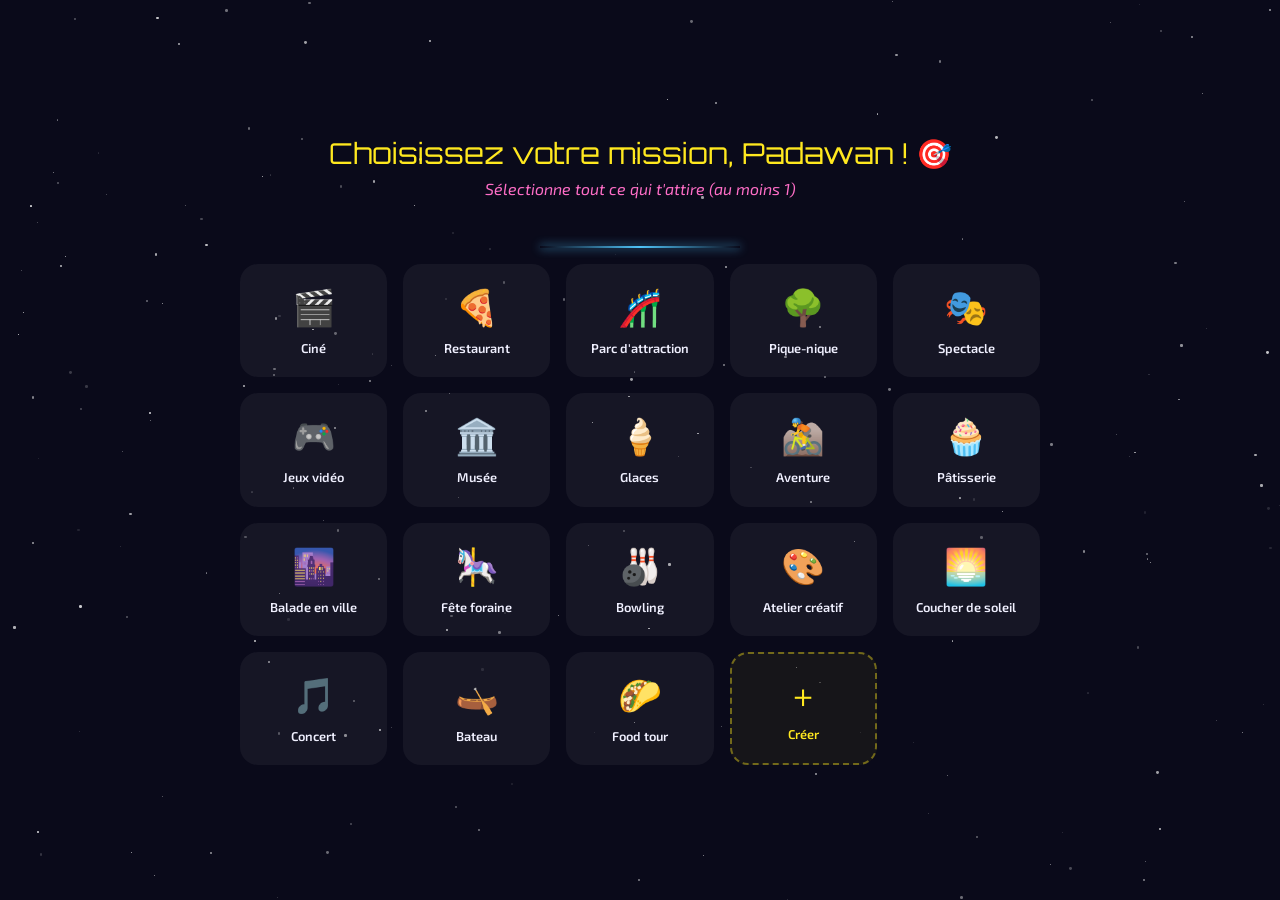
==== activities.html @ 0919c5eb "Add files via upload" ====
<!DOCTYPE html>
<html lang="fr">
<head>
  <meta charset="UTF-8">
  <meta name="viewport" content="width=device-width, initial-scale=1.0">
  <title>Choisir la Mission 🎯</title>
  <link href="https://fonts.googleapis.com/css2?family=Orbitron:wght@400;700;900&family=Exo+2:wght@300;400;600&display=swap" rel="stylesheet">
  <link rel="stylesheet" href="style.css">
</head>
<body>

<div id="stars-container"></div>
<div class="hyperspace-overlay" id="hyperspace"></div>

<div class="page active" id="page-activities" style="overflow-y:auto;">
  <div class="activities-title">Choisissez votre mission, Padawan ! 🎯</div>
  <div class="activities-sub">Sélectionne tout ce qui t'attire (au moins 1)</div>
  <div class="saber-divider"></div>
  <div class="pinterest-grid" id="activities-grid"></div>

  <div class="add-form-inline" id="add-form">
    <div>
      <label>EMOJI</label>
      <input type="text" id="new-emoji" placeholder="🚀" maxlength="2">
    </div>
    <div>
      <label>NOM DE L'ACTIVITÉ</label>
      <input type="text" id="new-label" placeholder="Karaoké">
    </div>
    <button class="continue-btn visible" onclick="addCustomActivity()" style="margin-top:0; padding:0.7rem 1.5rem;">
      Ajouter ✨
    </button>
  </div>

  <button class="continue-btn" id="continue-activities" onclick="confirmActivities()">
    Confirmer la mission →
  </button>
</div>

<script src="script.js"></script>
<script>
  // Charge les activités sauvegardées si retour en arrière
  let selectedActivities = JSON.parse(localStorage.getItem('sw_activities') || '[]');

  const activities = [
    { emoji: '🎬', label: 'Ciné' },
    { emoji: '🍕', label: 'Restaurant' },
    { emoji: '🎢', label: "Parc d'attraction" },
    { emoji: '🌳', label: 'Pique-nique' },
    { emoji: '🎭', label: 'Spectacle' },
    { emoji: '🎮', label: 'Jeux vidéo' },
    { emoji: '🏛️', label: 'Musée' },
    { emoji: '🍦', label: 'Glaces' },
    { emoji: '🚵', label: 'Aventure' },
    { emoji: '🧁', label: 'Pâtisserie' },
    { emoji: '🌆', label: 'Balade en ville' },
    { emoji: '🎠', label: 'Fête foraine' },
    { emoji: '🎳', label: 'Bowling' },
    { emoji: '🎨', label: 'Atelier créatif' },
    { emoji: '🌅', label: 'Coucher de soleil' },
    { emoji: '🎵', label: 'Concert' },
    { emoji: '🛶', label: 'Bateau' },
    { emoji: '🌮', label: 'Food tour' },
  ];

  // Charge aussi les activités custom sauvegardées
  const customActivities = JSON.parse(localStorage.getItem('sw_custom_activities') || '[]');
  customActivities.forEach(a => activities.push(a));

  function renderActivityCards() {
    const grid = document.getElementById('activities-grid');
    const existing = document.getElementById('add-card');
    if (existing) existing.remove();

    activities.forEach(act => {
      if (document.querySelector(`[data-label="${act.label}"]`)) return;
      const card = document.createElement('div');
      card.className = 'activity-card';
      card.dataset.label = act.label;
      card.innerHTML = `
        <span class="activity-emoji">${act.emoji}</span>
        <span class="activity-label">${act.label}</span>
      `;
      // Restaure la sélection
      if (selectedActivities.includes(act.label)) card.classList.add('selected');
      card.addEventListener('click', () => toggleActivity(act.label, card));
      grid.appendChild(card);
    });

    // Carte "+"
    const addCard = document.createElement('div');
    addCard.className = 'activity-add-card';
    addCard.id = 'add-card';
    addCard.innerHTML = `
      <span style="font-size:2rem; color:var(--gold);">＋</span>
      <span style="font-size:0.8rem; color:var(--gold); font-weight:600;">Créer</span>
    `;
    addCard.addEventListener('click', () => {
      const form = document.getElementById('add-form');
      form.classList.toggle('visible');
      if (form.classList.contains('visible')) document.getElementById('new-emoji').focus();
    });
    grid.appendChild(addCard);

    updateContinueBtn();
  }

  function toggleActivity(label, card) {
    const idx = selectedActivities.indexOf(label);
    if (idx === -1) {
      selectedActivities.push(label);
      card.classList.add('selected');
      spawnParticle();
    } else {
      selectedActivities.splice(idx, 1);
      card.classList.remove('selected');
    }
    updateContinueBtn();
  }

  function updateContinueBtn() {
    const btn = document.getElementById('continue-activities');
    btn.classList.toggle('visible', selectedActivities.length > 0);
  }

  function addCustomActivity() {
    const emoji = document.getElementById('new-emoji').value.trim() || '⭐';
    const label = document.getElementById('new-label').value.trim();
    if (!label) { alert('Donne un nom à ton activité, Padawan ! 🌌'); return; }

    const newAct = { emoji, label };
    activities.push(newAct);

    // Sauvegarde les custom activities
    const saved = JSON.parse(localStorage.getItem('sw_custom_activities') || '[]');
    saved.push(newAct);
    localStorage.setItem('sw_custom_activities', JSON.stringify(saved));

    document.getElementById('new-emoji').value = '';
    document.getElementById('new-label').value = '';
    document.getElementById('add-form').classList.remove('visible');

    renderActivityCards();

    const newCard = document.querySelector(`[data-label="${label}"]`);
    if (newCard) {
      toggleActivity(label, newCard);
      newCard.scrollIntoView({ behavior: 'smooth', block: 'center' });
    }
    spawnParticle();
  }

  function confirmActivities() {
    // Sauvegarde dans localStorage avant de changer de page
    localStorage.setItem('sw_activities', JSON.stringify(selectedActivities));
    navigateTo('date.html');
  }

  // Init
  renderActivityCards();
</script>
</body>
</html>
---- style.css ----
/* ============================================================
   VARIABLES & RESET
   ============================================================ */
:root {
  --gold:          #FFE81F;
  --saber-blue:    #4FC3F7;
  --saber-pink:    #FF6EC7;
  --saber-green:   #69F0AE;
  --deep-space:    #0A0A1A;
  --nebula-purple: #1A0A3A;
  --star-white:    #F0F0FF;
  --accent-red:    #FF4444;
}

* { margin: 0; padding: 0; box-sizing: border-box; }

body {
  font-family: 'Exo 2', sans-serif;
  background: var(--deep-space);
  color: var(--star-white);
  overflow-x: hidden;
  min-height: 100vh;
}

/* ============================================================
   STARFIELD
   ============================================================ */
#stars-container {
  position: fixed;
  inset: 0;
  pointer-events: none;
  z-index: 0;
}

.star {
  position: absolute;
  border-radius: 50%;
  background: white;
  animation: twinkle var(--d) ease-in-out infinite alternate;
}

@keyframes twinkle {
  from { opacity: 0.1; transform: scale(1); }
  to   { opacity: 1;   transform: scale(1.3); }
}

/* ============================================================
   PAGES & TRANSITIONS
   ============================================================ */
.page {
  position: fixed;
  inset: 0;
  display: flex;
  flex-direction: column;
  align-items: center;
  justify-content: center;
  padding: 2rem;
  z-index: 10;
  opacity: 0;
  pointer-events: none;
  transition: opacity 0.6s ease;
}

.page.active {
  opacity: 1;
  pointer-events: all;
}

.hyperspace-overlay {
  position: fixed;
  inset: 0;
  background: var(--deep-space);
  z-index: 100;
  pointer-events: none;
  opacity: 0;
}

.hyperspace-overlay.flash {
  animation: hyperspace 0.8s ease forwards;
}

@keyframes hyperspace {
  0%   { opacity: 0; }
  30%  { opacity: 1; background: white; }
  60%  { opacity: 1; background: var(--deep-space); }
  100% { opacity: 0; }
}

/* ============================================================
   BOUTONS NAVIGATION
   ============================================================ */
.next-btn {
  position: fixed;
  bottom: 2rem;
  left: 2rem;
  background: linear-gradient(135deg, var(--gold), #E6A800);
  color: #000;
  padding: 0.8rem 1.8rem;
  border-radius: 20px;
  border: none;
  cursor: pointer;
  font-family: 'Orbitron', sans-serif;
  font-size: 0.85rem;
  font-weight: 700;
  letter-spacing: 2px;
  opacity: 0;
  pointer-events: none;
  transition: all 0.5s ease;
  box-shadow: 0 0 20px rgba(255,232,31,0.5);
  z-index: 200;
}

.next-btn.visible {
  opacity: 1;
  pointer-events: all;
}

.next-btn:hover {
  transform: scale(1.05);
  box-shadow: 0 0 35px rgba(255,232,31,0.8);
}

.skip-btn {
  position: fixed;
  bottom: 2rem;
  right: 2rem;
  background: rgba(255,232,31,0.15);
  border: 1px solid var(--gold);
  color: var(--gold);
  padding: 0.5rem 1.2rem;
  border-radius: 20px;
  cursor: pointer;
  font-family: 'Orbitron', sans-serif;
  font-size: 0.75rem;
  letter-spacing: 2px;
  transition: all 0.3s;
  z-index: 200;
}

.skip-btn:hover { background: rgba(255,232,31,0.3); }

/* ============================================================
   LOGO & ÉLÉMENTS COMMUNS
   ============================================================ */
.star-wars-logo {
  font-family: 'Orbitron', sans-serif;
  font-size: clamp(1.5rem, 5vw, 3.5rem);
  font-weight: 900;
  color: var(--gold);
  text-align: center;
  letter-spacing: 6px;
  text-shadow: 0 0 30px rgba(255,232,31,0.5);
  margin-bottom: 3rem;
}

.saber-divider {
  width: 200px;
  height: 2px;
  background: linear-gradient(90deg, transparent, var(--saber-blue), transparent);
  margin: 1rem auto;
  box-shadow: 0 0 10px var(--saber-blue);
}

.saber-top {
  width: 3px;
  height: 0;
  background: linear-gradient(to bottom, var(--saber-blue), var(--saber-pink));
  box-shadow: 0 0 10px var(--saber-blue);
  border-radius: 3px;
  margin: 0 auto 1.5rem;
  animation: saberGrow 1s ease forwards;
}

@keyframes saberGrow {
  to { height: 60px; }
}

/* ============================================================
   PAGE SPLASH
   ============================================================ */
.launch-btn {
  padding: 1.2rem 3rem;
  background: linear-gradient(135deg, #FFE81F, #E6A800);
  color: #000;
  border: none;
  border-radius: 50px;
  font-family: 'Orbitron', sans-serif;
  font-size: 1.1rem;
  font-weight: 900;
  letter-spacing: 3px;
  cursor: pointer;
  box-shadow: 0 0 40px rgba(255,232,31,0.6);
  animation: bigYesPulse 1.5s ease-in-out infinite alternate;
}

.sound-hint {
  color: #555;
  font-size: 0.75rem;
  margin-top: 1rem;
  font-family: 'Orbitron', sans-serif;
  letter-spacing: 2px;
}

/* ============================================================
   PAGE INTRO — CRAWL
   ============================================================ */
#page-intro {
  background: radial-gradient(ellipse at center, #0D0D2E 0%, #000005 100%);
}

.crawl-wrapper {
  perspective: 500px;
  width: 100%;
  max-width: 600px;
  height: 70vh;
  overflow: hidden;
}

.crawl-text {
  transform-origin: bottom center;
  transform: rotateX(25deg);
  animation: crawl 18s linear forwards;
  text-align: center;
  padding: 0 2rem;
}

@keyframes crawl {
  0%   { transform: rotateX(25deg) translateY(100%); }
  100% { transform: rotateX(25deg) translateY(-180%); }
}

.crawl-title {
  font-family: 'Orbitron', sans-serif;
  font-size: 2rem;
  color: var(--gold);
  text-transform: uppercase;
  margin-bottom: 2rem;
  letter-spacing: 4px;
}

.crawl-sub {
  font-family: 'Orbitron', sans-serif;
  font-size: 1.1rem;
  color: var(--gold);
  margin-bottom: 1.5rem;
  opacity: 0.7;
}

.crawl-body {
  font-size: 1.1rem;
  line-height: 2;
  color: #DDD;
}

/* ============================================================
   PAGE YES / NO
   ============================================================ */
#page-yesno { gap: 2rem; }

.yesno-title {
  font-family: 'Orbitron', sans-serif;
  font-size: clamp(1.2rem, 4vw, 2.5rem);
  text-align: center;
  color: var(--gold);
  text-shadow: 0 0 20px rgba(255,232,31,0.4);
  margin-bottom: 1rem;
  line-height: 1.4;
}

.yesno-subtitle {
  font-size: 1.1rem;
  color: var(--saber-blue);
  text-align: center;
  margin-bottom: 2rem;
  font-style: italic;
}

.bb8-container {
  display: flex;
  justify-content: center;
  margin-bottom: 1.5rem;
}

.bb8 {
  width: 80px;
  animation: bb8roll 2s ease-in-out infinite alternate;
}

@keyframes bb8roll {
  from { transform: rotate(-15deg) translateX(-10px); }
  to   { transform: rotate(15deg)  translateX(10px); }
}

.btn-area {
  display: flex;
  gap: 2rem;
  align-items: center;
  justify-content: center;
  flex-wrap: wrap;
  min-height: 80px;
  position: relative;
  width: 100%;
  max-width: 400px;
}

.btn-yes, .btn-no {
  padding: 1rem 2.5rem;
  border-radius: 50px;
  font-family: 'Orbitron', sans-serif;
  font-size: 1.1rem;
  font-weight: 700;
  letter-spacing: 2px;
  border: none;
  cursor: pointer;
  transition: all 0.3s;
  position: relative;
  overflow: hidden;
}

.btn-yes {
  background: linear-gradient(135deg, var(--saber-green), #00BFA5);
  color: #001A10;
  box-shadow: 0 0 25px rgba(105,240,174,0.5), 0 4px 15px rgba(0,0,0,0.3);
  font-size: 1.3rem;
}

.btn-yes:hover {
  transform: scale(1.08);
  box-shadow: 0 0 40px rgba(105,240,174,0.8), 0 6px 20px rgba(0,0,0,0.4);
}

.btn-yes::after {
  content: '';
  position: absolute;
  inset: 0;
  background: linear-gradient(135deg, transparent, rgba(255,255,255,0.2), transparent);
  transform: translateX(-100%);
  transition: transform 0.5s;
}

.btn-yes:hover::after { transform: translateX(100%); }

.btn-no {
  background: linear-gradient(135deg, #333, #444);
  color: #999;
  box-shadow: 0 4px 15px rgba(0,0,0,0.3);
  border: 1px solid #555;
}

#big-yes {
  display: none;
  font-family: 'Orbitron', sans-serif;
  font-size: clamp(3rem, 15vw, 10rem);
  font-weight: 900;
  color: var(--saber-green);
  text-shadow: 0 0 60px rgba(105,240,174,0.8), 0 0 120px rgba(105,240,174,0.4);
  text-align: center;
  animation: bigYesPulse 1s ease-in-out infinite alternate;
}

@keyframes bigYesPulse {
  from { transform: scale(1);    text-shadow: 0 0 60px rgba(105,240,174,0.8); }
  to   { transform: scale(1.05); text-shadow: 0 0 100px rgba(105,240,174,1), 0 0 200px rgba(105,240,174,0.5); }
}

/* ============================================================
   PAGE ACTIVITÉS
   ============================================================ */
#page-activities {
  max-width: 900px;
  margin: auto;
  overflow-y: auto;
  padding: 2rem;
}

.activities-title {
  font-family: 'Orbitron', sans-serif;
  font-size: clamp(1rem, 3vw, 1.8rem);
  color: var(--gold);
  text-align: center;
  margin-bottom: 0.5rem;
}

.activities-sub {
  text-align: center;
  color: var(--saber-pink);
  margin-bottom: 2rem;
  font-style: italic;
}

.pinterest-grid {
  display: grid;
  grid-template-columns: repeat(auto-fill, minmax(140px, 1fr));
  gap: 1rem;
  width: 100%;
  max-width: 800px;
}

.activity-card {
  border-radius: 18px;
  padding: 1.2rem 0.8rem;
  text-align: center;
  cursor: pointer;
  transition: all 0.3s cubic-bezier(0.34, 1.56, 0.64, 1);
  border: 2px solid transparent;
  background: rgba(255,255,255,0.05);
  position: relative;
  overflow: hidden;
  user-select: none;
}

.activity-card:hover { transform: scale(1.05); }

.activity-card.selected {
  border-color: var(--saber-pink);
  background: rgba(255,110,199,0.15);
  transform: scale(1.08);
  box-shadow: 0 0 20px rgba(255,110,199,0.4);
}

.activity-card.selected::after {
  content: '✓';
  position: absolute;
  top: 6px; right: 8px;
  color: var(--saber-pink);
  font-size: 1rem;
  font-weight: 700;
}

.activity-emoji { font-size: 2.2rem; margin-bottom: 0.5rem; display: block; }
.activity-label { font-size: 0.8rem; font-weight: 600; color: var(--star-white); }

/* Carte "+" pour créer une activité */
.activity-add-card {
  border-radius: 18px;
  padding: 1.2rem 0.8rem;
  text-align: center;
  cursor: pointer;
  border: 2px dashed rgba(255,232,31,0.4);
  background: rgba(255,232,31,0.05);
  transition: all 0.3s;
  display: flex;
  flex-direction: column;
  align-items: center;
  justify-content: center;
  gap: 0.4rem;
  min-height: 100px;
}

.activity-add-card:hover {
  border-color: var(--gold);
  background: rgba(255,232,31,0.1);
  transform: scale(1.05);
}

/* Formulaire ajout activité */
.add-form-inline {
  display: none;
  flex-direction: column;
  gap: 1rem;
  background: rgba(255,255,255,0.05);
  border: 1px solid rgba(255,232,31,0.3);
  border-radius: 18px;
  padding: 1.5rem;
  width: 100%;
  max-width: 360px;
  margin-top: 1.5rem;
}

.add-form-inline.visible { display: flex; }

.add-form-inline input {
  padding: 0.7rem 1rem;
  background: rgba(255,255,255,0.08);
  border: 1px solid rgba(255,232,31,0.4);
  border-radius: 12px;
  color: white;
  font-size: 1rem;
  font-family: 'Exo 2', sans-serif;
  width: 100%;
}

.add-form-inline input:focus {
  outline: none;
  border-color: var(--gold);
  box-shadow: 0 0 12px rgba(255,232,31,0.3);
}

.add-form-inline label {
  font-family: 'Orbitron', sans-serif;
  font-size: 0.7rem;
  letter-spacing: 2px;
  color: var(--gold);
  margin-bottom: 0.2rem;
  display: block;
}

.continue-btn {
  margin-top: 2rem;
  padding: 1rem 3rem;
  background: linear-gradient(135deg, var(--saber-pink), #C2185B);
  color: white;
  border: none;
  border-radius: 50px;
  font-family: 'Orbitron', sans-serif;
  font-size: 1rem;
  font-weight: 700;
  letter-spacing: 2px;
  cursor: pointer;
  box-shadow: 0 0 25px rgba(255,110,199,0.4);
  transition: all 0.3s;
  display: none;
}

.continue-btn:hover { transform: scale(1.05); box-shadow: 0 0 40px rgba(255,110,199,0.7); }
.continue-btn.visible { display: block; }

/* ============================================================
   PAGE DATE
   ============================================================ */
#page-date { gap: 1.5rem; }

.date-title {
  font-family: 'Orbitron', sans-serif;
  font-size: clamp(1rem, 3vw, 1.8rem);
  color: var(--gold);
  text-align: center;
  margin-bottom: 0.5rem;
}

.date-sub {
  color: var(--saber-blue);
  text-align: center;
  font-style: italic;
  margin-bottom: 1rem;
}

.date-form {
  background: rgba(255,255,255,0.05);
  border: 1px solid rgba(79,195,247,0.3);
  border-radius: 20px;
  padding: 2rem;
  width: 100%;
  max-width: 420px;
  display: flex;
  flex-direction: column;
  gap: 1.5rem;
  backdrop-filter: blur(10px);
}

.form-group label {
  display: block;
  font-family: 'Orbitron', sans-serif;
  font-size: 0.75rem;
  letter-spacing: 2px;
  color: var(--saber-blue);
  margin-bottom: 0.5rem;
}

.form-group input {
  width: 100%;
  padding: 0.8rem 1rem;
  background: rgba(255,255,255,0.08);
  border: 1px solid rgba(79,195,247,0.4);
  border-radius: 12px;
  color: white;
  font-size: 1rem;
  font-family: 'Exo 2', sans-serif;
  transition: all 0.3s;
  color-scheme: dark;
}

.form-group input:focus {
  outline: none;
  border-color: var(--saber-blue);
  box-shadow: 0 0 15px rgba(79,195,247,0.3);
  background: rgba(79,195,247,0.1);
}

/* ============================================================
   PAGE CONFIRMATION
   ============================================================ */
#page-confirm {
  gap: 1.5rem;
  text-align: center;
}

.confirm-icon {
  font-size: 5rem;
  animation: confirmPop 0.5s cubic-bezier(0.34,1.56,0.64,1);
}

@keyframes confirmPop {
  from { transform: scale(0); }
  to   { transform: scale(1); }
}

.confirm-title {
  font-family: 'Orbitron', sans-serif;
  font-size: clamp(1.2rem, 4vw, 2.2rem);
  color: var(--gold);
}

.confirm-summary {
  background: rgba(255,255,255,0.05);
  border: 1px solid rgba(255,232,31,0.2);
  border-radius: 20px;
  padding: 1.5rem 2rem;
  max-width: 500px;
  line-height: 2;
}

.confirm-detail { color: #BBB; font-size: 0.95rem; }
.confirm-detail strong {
  color: var(--saber-pink);
  font-family: 'Orbitron', sans-serif;
  font-size: 0.85rem;
}

.gcal-btn {
  display: inline-flex;
  align-items: center;
  gap: 0.8rem;
  padding: 0.9rem 2rem;
  background: linear-gradient(135deg, #4285F4, #34A853);
  color: white;
  border-radius: 50px;
  text-decoration: none;
  font-family: 'Orbitron', sans-serif;
  font-size: 0.85rem;
  letter-spacing: 1px;
  font-weight: 700;
  box-shadow: 0 4px 20px rgba(66,133,244,0.4);
  transition: all 0.3s;
}

.gcal-btn:hover { transform: scale(1.05); box-shadow: 0 6px 30px rgba(66,133,244,0.6); }

/* ============================================================
   PARTICULES FLOTTANTES
   ============================================================ */
.particle {
  position: fixed;
  pointer-events: none;
  border-radius: 50%;
  animation: float-up linear forwards;
  z-index: 5;
}

@keyframes float-up {
  0%   { transform: translateY(0) rotate(0deg);   opacity: 1; }
  100% { transform: translateY(-100vh) rotate(720deg); opacity: 0; }
}

/* ============================================================
   SCROLLBAR
   ============================================================ */
::-webkit-scrollbar { width: 6px; }
::-webkit-scrollbar-track { background: transparent; }
::-webkit-scrollbar-thumb { background: var(--saber-blue); border-radius: 3px; }
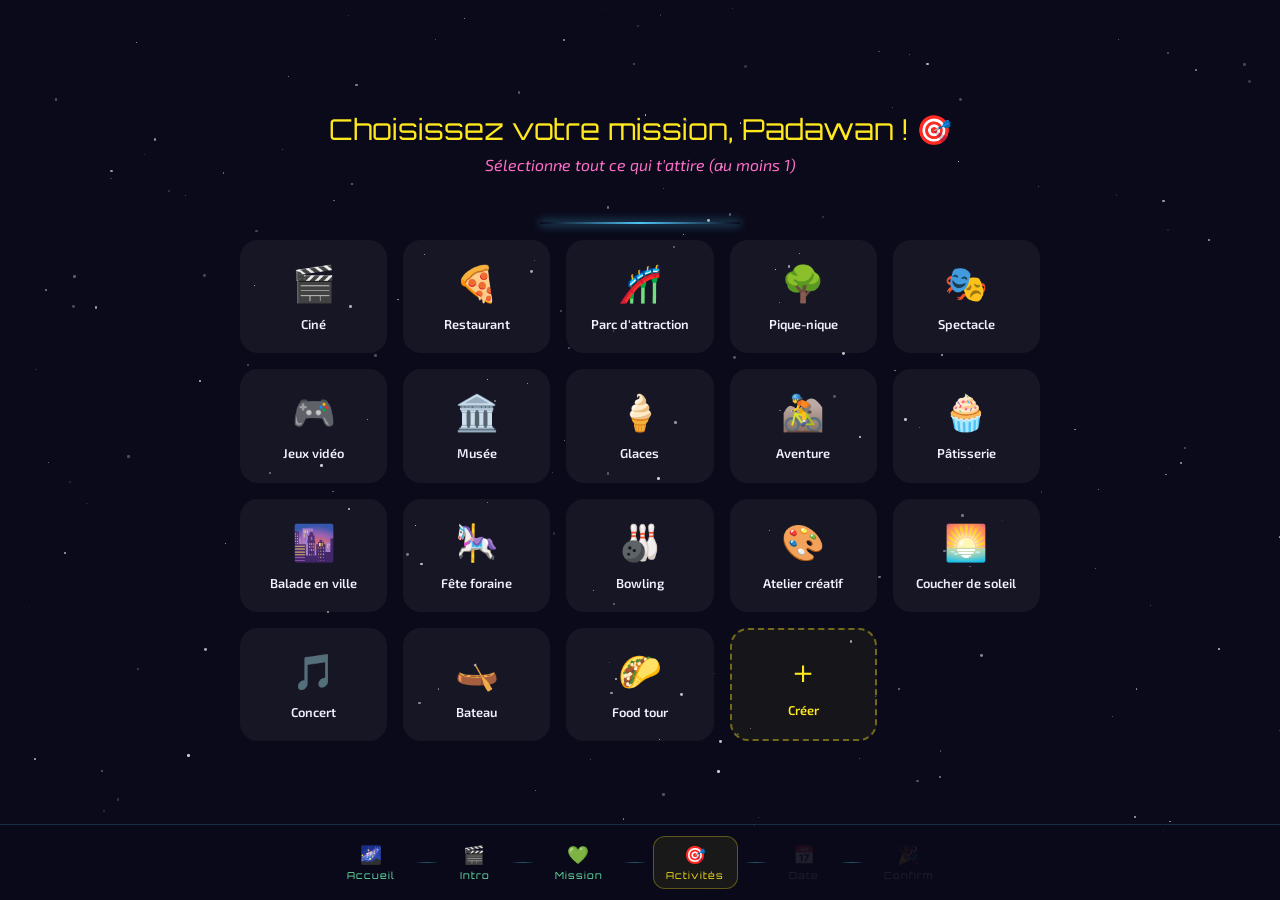
==== commit 28a7d37c: "Update activities.html" ====
--- a/activities.html
+++ b/activities.html
@@ -36,7 +36,19 @@
     Confirmer la mission →
   </button>
 </div>
-
+<nav class="nav-band">
+  <a class="nav-step done" href="index.html"><span class="nav-step-icon">🌌</span>Accueil</a>
+  <div class="nav-separator"></div>
+  <a class="nav-step done" href="intro.html"><span class="nav-step-icon">🎬</span>Intro</a>
+  <div class="nav-separator"></div>
+  <a class="nav-step done" href="yesno.html"><span class="nav-step-icon">💚</span>Mission</a>
+  <div class="nav-separator"></div>
+  <span class="nav-step active"><span class="nav-step-icon">🎯</span>Activités</span>
+  <div class="nav-separator"></div>
+  <span class="nav-step locked"><span class="nav-step-icon">📅</span>Date</span>
+  <div class="nav-separator"></div>
+  <span class="nav-step locked"><span class="nav-step-icon">🎉</span>Confirm</span>
+</nav>
 <script src="script.js"></script>
 <script>
   // Charge les activités sauvegardées si retour en arrière
--- a/style.css
+++ b/style.css
@@ -655,6 +655,211 @@
 /* ============================================================
    SCROLLBAR
    ============================================================ */
-::-webkit-scrollbar { width: 6px; }
-::-webkit-scrollbar-track { background: transparent; }
-::-webkit-scrollbar-thumb { background: var(--saber-blue); border-radius: 3px; }
+/* Après */
+::-webkit-scrollbar { width: 8px; }
+::-webkit-scrollbar-track { background: rgba(255,255,255,0.03); border-radius: 4px; }
+::-webkit-scrollbar-thumb {
+  background: linear-gradient(to bottom, var(--saber-blue), var(--saber-pink));
+  border-radius: 4px;
+  box-shadow: 0 0 6px var(--saber-blue);
+}
+::-webkit-scrollbar-thumb:hover { background: var(--gold); }
+
+/* ============================================================
+   CALENDRIER
+   ============================================================ */
+.calendar-header {
+  display: flex;
+  align-items: center;
+  justify-content: space-between;
+  margin-bottom: 1rem;
+}
+
+.cal-month-label {
+  font-family: 'Orbitron', sans-serif;
+  font-size: 0.9rem;
+  color: var(--gold);
+  letter-spacing: 2px;
+  text-transform: uppercase;
+}
+
+.cal-nav {
+  background: rgba(255,232,31,0.1);
+  border: 1px solid var(--gold);
+  color: var(--gold);
+  width: 32px;
+  height: 32px;
+  border-radius: 50%;
+  cursor: pointer;
+  font-size: 1.2rem;
+  line-height: 1;
+  transition: all 0.2s;
+}
+.cal-nav:hover { background: rgba(255,232,31,0.3); }
+
+.calendar-grid {
+  display: grid;
+  grid-template-columns: repeat(7, 1fr);
+  gap: 4px;
+  width: 100%;
+}
+
+.cal-day-name {
+  text-align: center;
+  font-family: 'Orbitron', sans-serif;
+  font-size: 0.7rem;
+  color: var(--saber-blue);
+  padding: 6px 0;
+  letter-spacing: 1px;
+}
+
+.cal-day {
+  aspect-ratio: 1;
+  display: flex;
+  align-items: center;
+  justify-content: center;
+  border-radius: 50%;
+  font-size: 1rem;
+  cursor: pointer;
+  transition: all 0.2s;
+  border: 1px solid transparent;
+  font-family: 'Exo 2', sans-serif;
+  min-width: 36px;
+  min-height: 36px;
+}
+
+.cal-day:hover:not(.disabled):not(.empty):not(.past) {
+  background: rgba(79,195,247,0.2);
+  border-color: var(--saber-blue);
+}
+
+.cal-day.today {
+  border-color: var(--gold);
+  color: var(--gold);
+}
+
+.cal-day.selected {
+  background: var(--saber-pink);
+  color: #fff;
+  border-color: var(--saber-pink);
+  box-shadow: 0 0 12px rgba(255,110,199,0.6);
+}
+
+.cal-day.disabled {
+  background: rgba(255,255,255,0.04);
+  color: rgba(255,255,255,0.2);
+  cursor: not-allowed;
+  text-decoration: line-through;
+  position: relative;
+}
+
+.cal-day.disabled::after {
+  content: '🚫';
+  position: absolute;
+  font-size: 0.55rem;
+  bottom: 1px;
+  right: 1px;
+}
+
+.cal-day.empty { cursor: default; }
+
+.cal-day.past {
+  color: rgba(255,255,255,0.2);
+  cursor: not-allowed;
+}
+
+.selected-date-display {
+  text-align: center;
+  font-family: 'Orbitron', sans-serif;
+  font-size: 0.8rem;
+  color: var(--saber-green);
+  letter-spacing: 1px;
+  padding: 0.5rem;
+  border: 1px solid rgba(105,240,174,0.3);
+  border-radius: 12px;
+  background: rgba(105,240,174,0.05);
+}
+
+.date-form {
+  background: rgba(255,255,255,0.05);
+  border: 1px solid rgba(79,195,247,0.3);
+  border-radius: 20px;
+  padding: 2rem;
+  width: 100%;
+  max-width: 680px;
+  display: flex;
+  flex-direction: column;
+  gap: 1.5rem;
+  backdrop-filter: blur(10px);
+}
+
+/* ============================================================
+   BANDEAU DE NAVIGATION
+   ============================================================ */
+.nav-band {
+  position: fixed;
+  bottom: 0;
+  left: 0;
+  right: 0;
+  z-index: 300;
+  display: flex;
+  align-items: center;
+  justify-content: center;
+  gap: 0.5rem;
+  padding: 0.7rem 1rem;
+  background: rgba(10, 10, 26, 0.85);
+  border-top: 1px solid rgba(79, 195, 247, 0.2);
+  backdrop-filter: blur(12px);
+}
+
+.nav-step {
+  display: flex;
+  flex-direction: column;
+  align-items: center;
+  gap: 0.25rem;
+  padding: 0.4rem 0.8rem;
+  border-radius: 12px;
+  cursor: pointer;
+  border: 1px solid transparent;
+  transition: all 0.3s;
+  font-family: 'Orbitron', sans-serif;
+  font-size: 0.6rem;
+  letter-spacing: 1px;
+  color: rgba(255,255,255,0.3);
+  text-decoration: none;
+  min-width: 60px;
+  text-align: center;
+}
+
+.nav-step:hover {
+  color: rgba(255,255,255,0.7);
+  background: rgba(255,255,255,0.05);
+}
+
+.nav-step.active {
+  color: var(--gold);
+  border-color: rgba(255, 232, 31, 0.3);
+  background: rgba(255, 232, 31, 0.07);
+}
+
+.nav-step.done {
+  color: var(--saber-green);
+}
+
+.nav-step.locked {
+  opacity: 0.3;
+  cursor: not-allowed;
+  pointer-events: none;
+}
+
+.nav-step-icon { font-size: 1.1rem; }
+
+.nav-separator {
+  width: 20px;
+  height: 1px;
+  background: linear-gradient(90deg, rgba(79,195,247,0.1), rgba(79,195,247,0.4), rgba(79,195,247,0.1));
+  flex-shrink: 0;
+}
+
+/* Compense la hauteur du bandeau sur les pages scrollables */
+#page-activities { padding-bottom: 80px; }
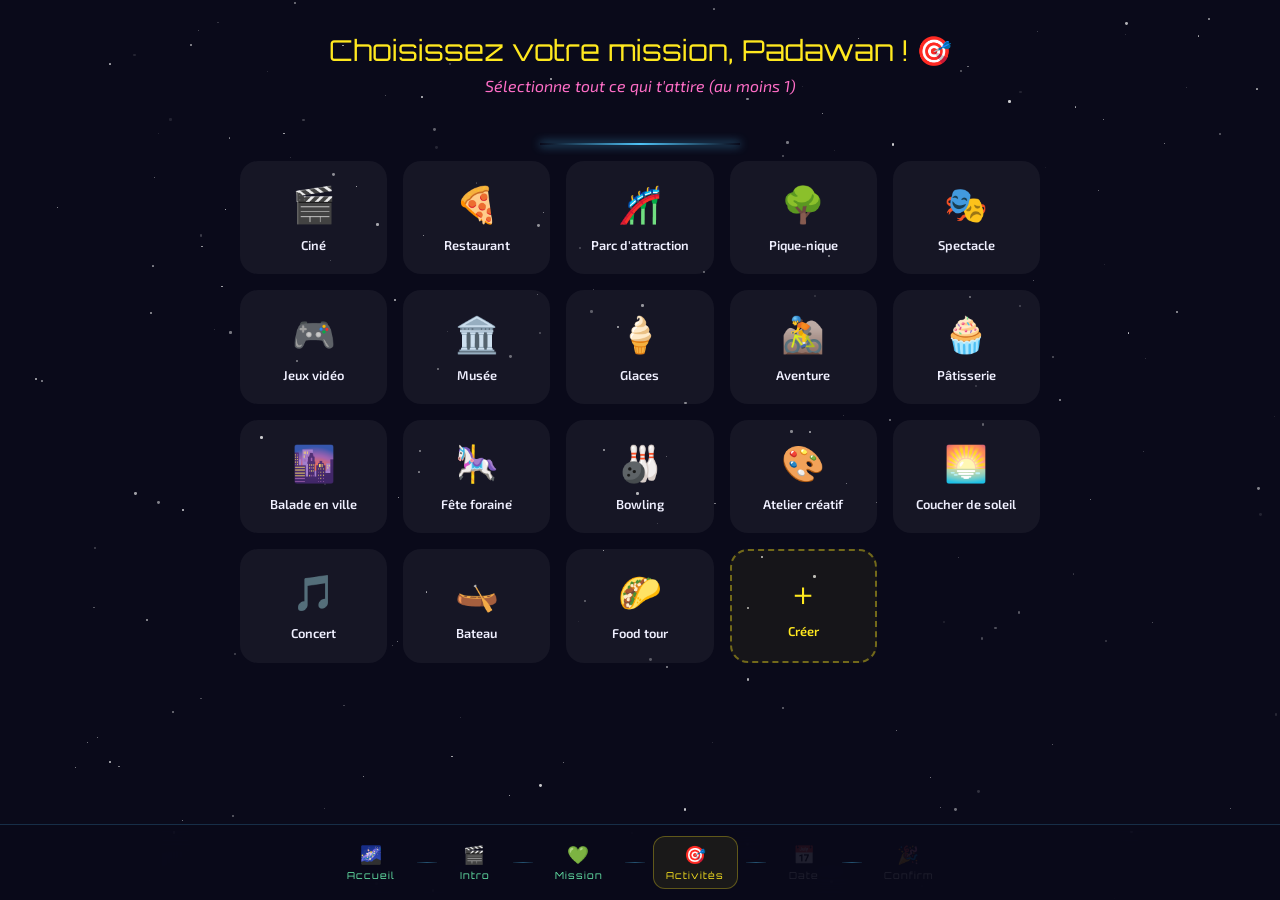
==== commit c771087e: "Update activities.html" ====
--- a/activities.html
+++ b/activities.html
@@ -32,9 +32,14 @@
     </button>
   </div>
 
-  <button class="continue-btn" id="continue-activities" onclick="confirmActivities()">
-    Confirmer la mission →
+  <div style="display:flex; flex-direction:column; align-items:center; gap:0.8rem; margin-top:2rem;">
+  <button class="continue-btn visible" id="btn-details" onclick="goToDetails()" style="margin-top:0; background: linear-gradient(135deg, var(--saber-blue), #0288D1);">
+    📝 Préciser mes envies
   </button>
+  <button class="continue-btn" id="continue-activities" onclick="confirmActivities()" style="margin-top:0; font-size:0.8rem; padding:0.7rem 2rem; opacity:0.7;">
+    Passer directement à la date →
+  </button>
+</div>
 </div>
 <nav class="nav-band">
   <a class="nav-step done" href="index.html"><span class="nav-step-icon">🌌</span>Accueil</a>
@@ -131,8 +136,11 @@
   }
 
   function updateContinueBtn() {
-    const btn = document.getElementById('continue-activities');
-    btn.classList.toggle('visible', selectedActivities.length > 0);
+    const btnDetails = document.getElementById('btn-details');
+    const btnSkip    = document.getElementById('continue-activities');
+    const hasSelection = selectedActivities.length > 0;
+    btnDetails.classList.toggle('visible', hasSelection);
+    btnSkip.classList.toggle('visible', hasSelection);
   }
 
   function addCustomActivity() {
@@ -163,9 +171,13 @@
   }
 
   function confirmActivities() {
-    // Sauvegarde dans localStorage avant de changer de page
     localStorage.setItem('sw_activities', JSON.stringify(selectedActivities));
     navigateTo('date.html');
+  }
+
+  function goToDetails() {
+    localStorage.setItem('sw_activities', JSON.stringify(selectedActivities));
+    navigateTo('details.html');
   }
 
   // Init
--- a/style.css
+++ b/style.css
@@ -53,12 +53,14 @@
   display: flex;
   flex-direction: column;
   align-items: center;
-  justify-content: center;
-  padding: 2rem;
+  justify-content: flex-start;
+  padding: 2rem 2rem 90px 2rem;
   z-index: 10;
   opacity: 0;
   pointer-events: none;
   transition: opacity 0.6s ease;
+  overflow-y: auto;
+  overflow-x: hidden;
 }
 
 .page.active {
@@ -91,7 +93,7 @@
    ============================================================ */
 .next-btn {
   position: fixed;
-  bottom: 2rem;
+  bottom: 5rem;
   left: 2rem;
   background: linear-gradient(135deg, var(--gold), #E6A800);
   color: #000;
@@ -122,7 +124,7 @@
 
 .skip-btn {
   position: fixed;
-  bottom: 2rem;
+  bottom: 5rem;
   right: 2rem;
   background: rgba(255,232,31,0.15);
   border: 1px solid var(--gold);
@@ -366,13 +368,6 @@
 /* ============================================================
    PAGE ACTIVITÉS
    ============================================================ */
-#page-activities {
-  max-width: 900px;
-  margin: auto;
-  overflow-y: auto;
-  padding: 2rem;
-}
-
 .activities-title {
   font-family: 'Orbitron', sans-serif;
   font-size: clamp(1rem, 3vw, 1.8rem);
@@ -655,16 +650,51 @@
 /* ============================================================
    SCROLLBAR
    ============================================================ */
-/* Après */
-::-webkit-scrollbar { width: 8px; }
-::-webkit-scrollbar-track { background: rgba(255,255,255,0.03); border-radius: 4px; }
+::-webkit-scrollbar { width: 12px; }
+
+::-webkit-scrollbar-track {
+  background: rgba(10, 10, 26, 0.9);
+  border-radius: 6px;
+  border: 1px solid rgba(79, 195, 247, 0.1);
+}
+
 ::-webkit-scrollbar-thumb {
-  background: linear-gradient(to bottom, var(--saber-blue), var(--saber-pink));
-  border-radius: 4px;
-  box-shadow: 0 0 6px var(--saber-blue);
-}
-::-webkit-scrollbar-thumb:hover { background: var(--gold); }
-
+  border-radius: 6px;
+  background: linear-gradient(
+    to bottom,
+    rgba(255, 255, 255, 0.9) 0%,
+    var(--saber-blue) 8%,
+    var(--saber-pink) 50%,
+    var(--saber-blue) 92%,
+    rgba(255, 255, 255, 0.9) 100%
+  );
+  box-shadow:
+    0 0 6px var(--saber-blue),
+    0 0 12px var(--saber-blue),
+    0 0 20px rgba(79, 195, 247, 0.5),
+    inset 0 0 4px rgba(255, 255, 255, 0.4);
+  border: 1px solid rgba(255, 255, 255, 0.2);
+}
+
+::-webkit-scrollbar-thumb:hover {
+  background: linear-gradient(
+    to bottom,
+    rgba(255, 255, 255, 1) 0%,
+    var(--saber-green) 8%,
+    var(--gold) 50%,
+    var(--saber-green) 92%,
+    rgba(255, 255, 255, 1) 100%
+  );
+  box-shadow:
+    0 0 8px var(--saber-green),
+    0 0 20px var(--saber-green),
+    0 0 35px rgba(105, 240, 174, 0.6),
+    inset 0 0 6px rgba(255, 255, 255, 0.5);
+}
+
+::-webkit-scrollbar-track-piece:start {
+  background: transparent;
+}
 /* ============================================================
    CALENDRIER
    ============================================================ */
@@ -861,5 +891,3 @@
   flex-shrink: 0;
 }
 
-/* Compense la hauteur du bandeau sur les pages scrollables */
-#page-activities { padding-bottom: 80px; }
